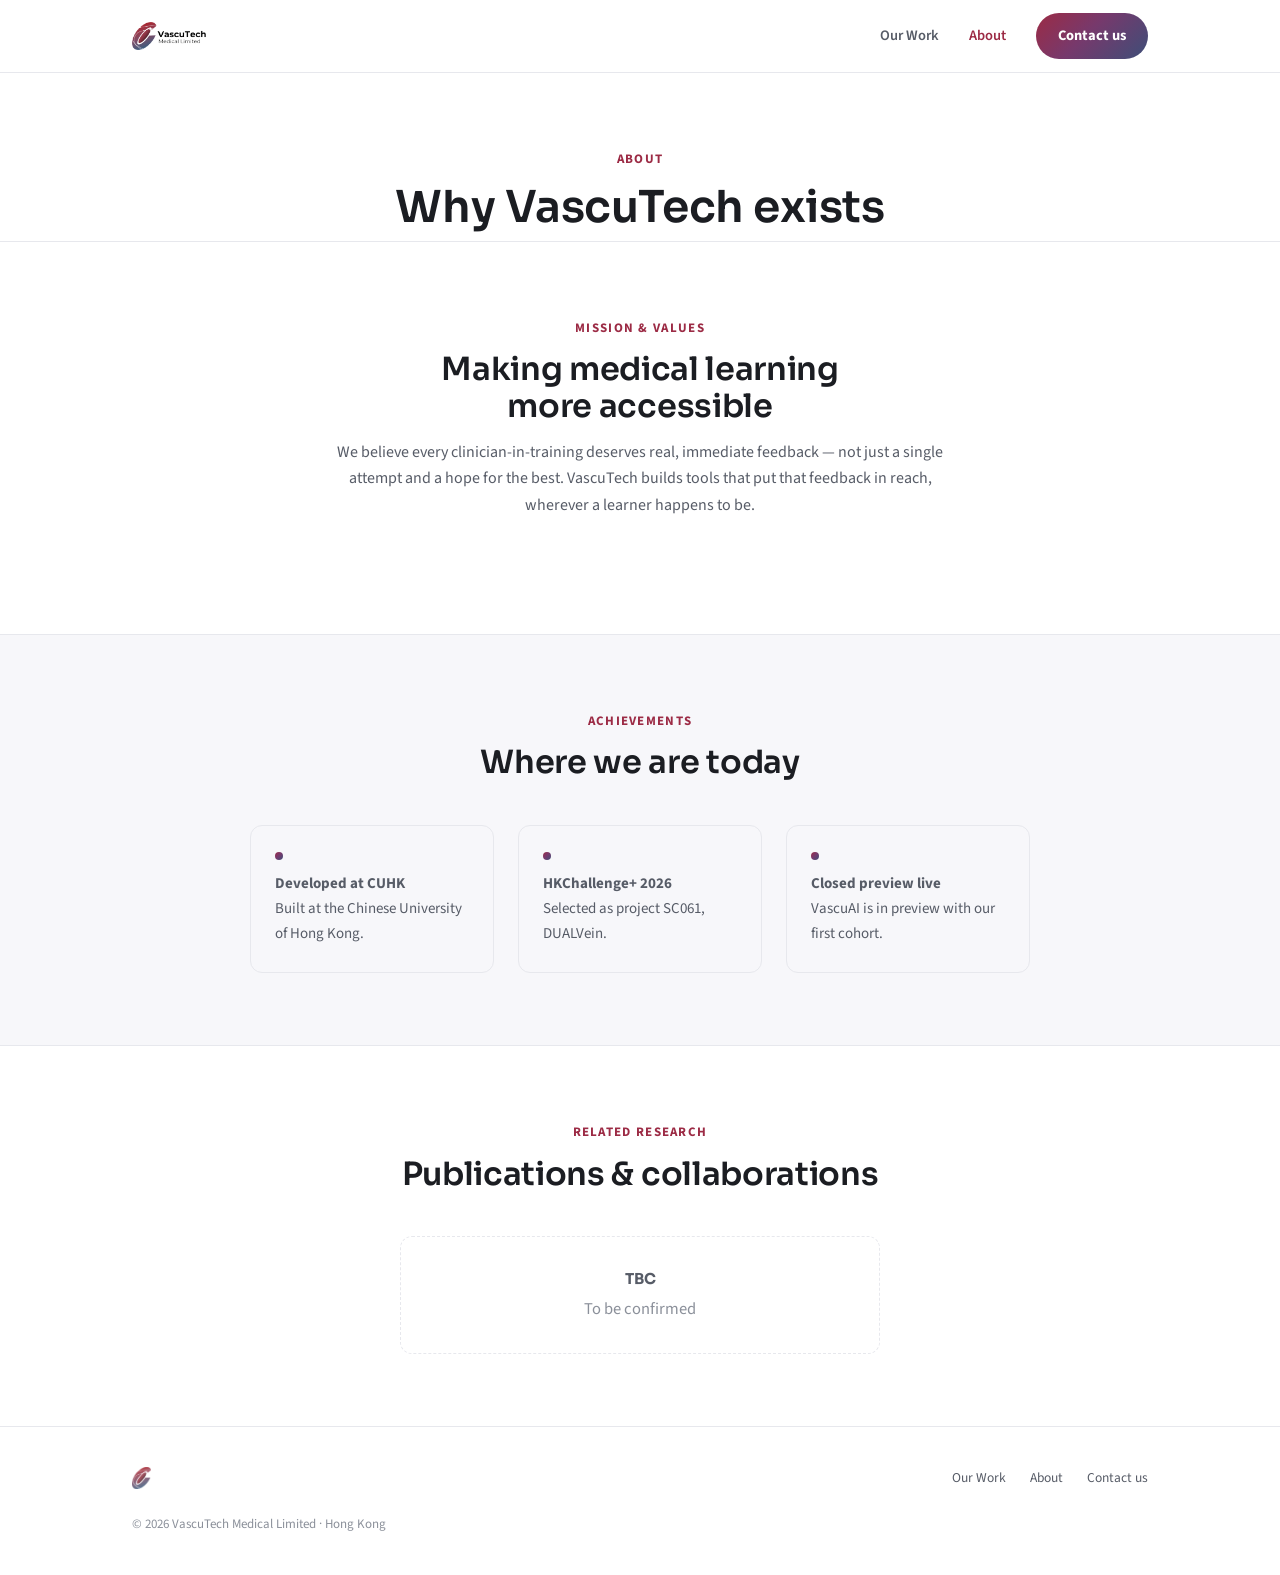
==== about.html @ d78c6bd5 "Initial Commit for the first launch company website" ====
<!DOCTYPE html>
<html lang="en">
<head>
<meta charset="UTF-8">
<meta name="viewport" content="width=device-width, initial-scale=1.0">
<title>About — VascuTech Medical</title>
<meta name="description" content="VascuTech Medical Limited's mission, achievements, and research.">
<link rel="stylesheet" href="css/style.css">
</head>
<body>

<nav class="nav">
  <div class="wrap nav-inner">
    <a href="index.html" aria-label="VascuTech home">
      <img class="brand-lockup" src="assets/logo-lockup.png" alt="VascuTech Medical Limited">
    </a>
    <div class="nav-links">
      <a href="work.html" class="link">Our Work</a>
      <a href="about.html" class="link active">About</a>
      <a href="contact.html" class="nav-cta">Contact us</a>
    </div>
  </div>
</nav>

<div class="page-header wrap">
  <span class="eyebrow">About</span>
  <h1>Why VascuTech exists</h1>
</div>

<section class="subsection">
  <div class="wrap">
    <div class="sub-head">
      <span class="eyebrow">Mission &amp; values</span>
      <h2>Making medical learning more accessible</h2>
      <p>We believe every clinician-in-training deserves real, immediate feedback &mdash; not just a single attempt and a hope for the best. VascuTech builds tools that put that feedback in reach, wherever a learner happens to be.</p>
    </div>
  </div>
</section>

<section class="subsection alt">
  <div class="wrap">
    <div class="sub-head">
      <span class="eyebrow">Achievements</span>
      <h2>Where we are today</h2>
    </div>
    <div class="facts-grid">
      <div class="fact-card"><div class="dot"></div><p><strong>Developed at CUHK</strong><br>Built at the Chinese University of Hong Kong.</p></div>
      <div class="fact-card"><div class="dot"></div><p><strong>HKChallenge+ 2026</strong><br>Selected as project SC061, DUALVein.</p></div>
      <div class="fact-card"><div class="dot"></div><p><strong>Closed preview live</strong><br>VascuAI is in preview with our first cohort.</p></div>
    </div>
  </div>
</section>

<section class="subsection">
  <div class="wrap">
    <div class="sub-head">
      <span class="eyebrow">Related research</span>
      <h2>Publications &amp; collaborations</h2>
    </div>
    <div class="tbc-box">
      <b>TBC</b>
      <span>To be confirmed</span>
    </div>
  </div>
</section>

<footer>
  <div class="wrap footer-inner">
    <img class="footer-mark" src="assets/logo-mark.png" alt="VascuTech mark">
    <div class="footer-links">
      <a href="work.html">Our Work</a>
      <a href="about.html">About</a>
      <a href="contact.html">Contact us</a>
    </div>
    <p class="footer-copy">&copy; 2026 VascuTech Medical Limited &middot; Hong Kong</p>
  </div>
</footer>

</body>
</html>
---- css/style.css ----
@import url('https://fonts.googleapis.com/css2?family=Sora:wght@500;600;700&family=Source+Sans+3:wght@400;500;600;700&display=swap');

/* VascuTech Medical Limited — shared site styles
   Deliberately single-theme: always renders on white, regardless of OS/browser theme. */

:root {
  --bg: #FFFFFF;
  --bg-alt: #F7F7FA;
  --ink: #1B1D22;
  --ink-soft: #575C67;
  --ink-faint: #8B909A;
  --line: #E7E8ED;
  --red: #9C2B45;
  --blue: #3E4E78;
  --grad: linear-gradient(135deg, #9C2B45 0%, #77396C 45%, #3E4E78 100%);
  --tint: #F4EEF1;
  --shadow: 0 1px 2px rgba(20,20,30,0.05), 0 14px 34px rgba(20,20,30,0.07);
  color-scheme: light;
}

* { box-sizing: border-box; }
html, body { margin: 0; padding: 0; }
body {
  background: var(--bg);
  color: var(--ink);
  font-family: 'Source Sans 3', system-ui, -apple-system, sans-serif;
  font-size: 16.5px;
  line-height: 1.65;
  -webkit-font-smoothing: antialiased;
}
::selection { background: var(--tint); color: var(--red); }
a { color: inherit; }
p { margin: 0; }

h1, h2, h3 {
  font-family: 'Sora', system-ui, sans-serif;
  font-weight: 600;
  line-height: 1.15;
  text-wrap: balance;
  margin: 0;
  letter-spacing: -0.01em;
}

.wrap { max-width: 1080px; margin: 0 auto; padding: 0 32px; }
@media (max-width: 640px) { .wrap { padding: 0 20px; } }

.grad-text {
  background: var(--grad);
  -webkit-background-clip: text;
  background-clip: text;
  color: transparent;
}

/* ---------- NAV ---------- */
.nav {
  position: sticky; top: 0; z-index: 50;
  background: rgba(255,255,255,0.92);
  backdrop-filter: blur(10px);
  border-bottom: 1px solid var(--line);
}
.nav-inner { display: flex; align-items: center; justify-content: space-between; height: 72px; }
.brand-lockup { height: 28px; display: block; }
.nav-links { display: flex; align-items: center; gap: 30px; }
.nav-links a.link { text-decoration: none; font-size: 14.5px; font-weight: 600; color: var(--ink-soft); }
.nav-links a.link.active,
.nav-links a.link:hover { color: var(--red); }
@media (max-width: 640px) { .nav-links a.link { display: none; } }

/* The nav's Contact-us button is a fixed, static control — no hover/active
   color change. It intentionally does not use .link's hover rule above. */
.nav-cta {
  text-decoration: none;
  font-family: 'Source Sans 3', sans-serif;
  font-weight: 700;
  font-size: 14.5px;
  color: #FFFFFF;
  background: var(--grad);
  padding: 11px 22px;
  border-radius: 999px;
}
.nav-cta:hover,
.nav-cta:focus,
.nav-cta:active {
  color: #FFFFFF;
  background: var(--grad);
}
.nav-cta:focus-visible { outline: 2px solid var(--blue); outline-offset: 2px; }

.btn {
  display: inline-flex; align-items: center; gap: 8px;
  font-family: 'Source Sans 3', sans-serif;
  font-weight: 700; font-size: 14.5px;
  padding: 11px 22px; border-radius: 999px;
  text-decoration: none; cursor: pointer; border: 1px solid transparent;
  transition: transform 0.15s ease, opacity 0.15s ease, border-color 0.15s ease, color 0.15s ease;
}
.btn:active { transform: translateY(1px); }
.btn-grad { background: var(--grad); color: #fff; }
.btn-grad:hover { opacity: 0.9; }
.btn-outline { background: transparent; border-color: var(--line); color: var(--ink); }
.btn-outline:hover { border-color: var(--red); color: var(--red); }
.btn:focus-visible, a:focus-visible { outline: 2px solid var(--blue); outline-offset: 2px; }

/* ---------- HERO (home only) ---------- */
.hero { padding: 108px 0 88px; text-align: center; }
.eyebrow {
  font-family: 'Source Sans 3', sans-serif;
  font-size: 13px; font-weight: 700; letter-spacing: 0.1em; text-transform: uppercase;
  color: var(--red);
}
.hero h1 { font-size: clamp(34px, 5.4vw, 56px); margin: 16px auto 0; max-width: 15ch; }
.hero-sub { margin: 20px auto 0; font-size: 18px; color: var(--ink-soft); max-width: 50ch; }
.hero-ctas { margin-top: 34px; display: flex; gap: 12px; flex-wrap: wrap; justify-content: center; }

/* ---------- HOME TILES ---------- */
.tiles-section { padding: 8px 0 100px; }
.tiles {
  display: grid;
  grid-template-columns: repeat(3, 1fr);
  gap: 1px;
  background: var(--line);
  border: 1px solid var(--line);
  border-radius: 12px;
  overflow: hidden;
}
@media (max-width: 700px) { .tiles { grid-template-columns: 1fr; } }
.tile {
  background: var(--bg);
  padding: 34px 28px;
  text-decoration: none;
  color: var(--ink);
  display: flex;
  flex-direction: column;
  gap: 14px;
  transition: background 0.15s ease;
}
.tile:hover { background: var(--bg-alt); }
.tile-icon {
  width: 40px; height: 40px;
  border-radius: 10px;
  background: var(--grad);
  display: flex; align-items: center; justify-content: center;
  color: #fff;
}
.tile h3 { font-size: 18px; font-weight: 600; }
.tile p { font-size: 14.5px; color: var(--ink-soft); flex-grow: 1; }
.tile .go { font-size: 13.5px; font-weight: 700; color: var(--red); display: flex; align-items: center; gap: 5px; }
.tile:hover .go { gap: 8px; }

/* ---------- PAGE HEADER (Our Work / About / Contact) ---------- */
.page-header { padding: 76px 0 8px; text-align: center; }
.page-header .eyebrow { display: block; }
.page-header h1 { font-size: clamp(30px, 4.6vw, 44px); margin-top: 12px; }
.page-header p { margin: 16px auto 0; font-size: 17px; color: var(--ink-soft); max-width: 54ch; }

/* ---------- SUBSECTIONS ---------- */
.subsection { padding: 72px 0; border-top: 1px solid var(--line); }
.subsection.alt { background: var(--bg-alt); }
.sub-head { max-width: 640px; margin: 0 auto 44px; text-align: center; }
.sub-head h2 { font-size: clamp(24px, 3.2vw, 32px); margin-top: 10px; }
.sub-head p { margin-top: 14px; font-size: 16px; color: var(--ink-soft); }
.concept-tag {
  display: inline-flex; align-items: center; gap: 7px;
  font-size: 12px; font-weight: 700; letter-spacing: 0.04em; text-transform: uppercase;
  color: var(--red); background: var(--tint);
  padding: 5px 11px; border-radius: 20px; margin-top: 6px;
}

.feature-grid {
  display: grid;
  grid-template-columns: repeat(3, 1fr);
  gap: 30px;
}
@media (max-width: 820px) { .feature-grid { grid-template-columns: 1fr 1fr; } }
@media (max-width: 560px) { .feature-grid { grid-template-columns: 1fr; } }
.feature-card { display: flex; flex-direction: column; gap: 12px; }
.feature-card .feature-icon {
  width: 38px; height: 38px; border-radius: 9px;
  background: var(--tint); color: var(--red);
  display: flex; align-items: center; justify-content: center;
}
.feature-card h3 { font-size: 16px; font-weight: 600; }
.feature-card p { font-size: 14.5px; color: var(--ink-soft); }

/* ---------- TESTIMONIAL CAROUSEL ---------- */
.carousel { position: relative; max-width: 640px; margin: 0 auto; }
.carousel-track { overflow: hidden; border-radius: 14px; }
.carousel-slides { display: flex; transition: transform 0.4s ease; }
.quote-card {
  flex: 0 0 100%;
  background: var(--bg);
  border: 1px solid var(--line);
  border-radius: 14px;
  padding: 36px 40px;
  text-align: center;
}
.quote-card p.quote { font-size: 18px; color: var(--ink); font-style: italic; line-height: 1.6; }
.quote-card .who { margin-top: 18px; font-size: 14px; font-weight: 700; color: var(--ink-faint); font-style: normal; }
.carousel-nav { display: flex; align-items: center; justify-content: center; gap: 16px; margin-top: 20px; }
.carousel-arrow {
  width: 34px; height: 34px; border-radius: 50%;
  border: 1px solid var(--line); background: var(--bg);
  display: flex; align-items: center; justify-content: center;
  cursor: pointer; color: var(--ink-soft);
}
.carousel-arrow:hover { border-color: var(--red); color: var(--red); }
.carousel-dots { display: flex; gap: 8px; }
.carousel-dot { width: 7px; height: 7px; border-radius: 50%; background: var(--line); cursor: pointer; border: none; padding: 0; }
.carousel-dot.active { background: var(--red); }
.report-cta { text-align: center; margin-top: 40px; }

/* ---------- ABOUT FACTS ---------- */
.facts-grid {
  display: grid;
  grid-template-columns: repeat(3, 1fr);
  gap: 24px;
  max-width: 780px;
  margin: 0 auto;
}
@media (max-width: 700px) { .facts-grid { grid-template-columns: 1fr; } }
.fact-card {
  border: 1px solid var(--line);
  border-radius: 12px;
  padding: 26px 24px;
  text-align: left;
}
.fact-card .dot { width: 8px; height: 8px; border-radius: 50%; background: var(--grad); margin-bottom: 12px; }
.fact-card p { font-size: 15px; color: var(--ink-soft); }

.tbc-box {
  max-width: 480px; margin: 0 auto;
  border: 1px dashed var(--line);
  border-radius: 12px;
  padding: 30px;
  text-align: center;
  color: var(--ink-faint);
}
.tbc-box b { display: block; font-family: 'Sora', sans-serif; font-size: 15px; color: var(--ink-soft); margin-bottom: 4px; }

/* ---------- CONTACT PAGE ---------- */
.contact-body { padding: 40px 0 100px; text-align: center; }
.contact-email {
  display: inline-block; margin-top: 22px;
  font-family: 'Sora', sans-serif; font-size: 22px; font-weight: 600;
  color: var(--ink); text-decoration: none;
  border-bottom: 2px solid transparent;
}
.contact-email:hover { border-color: var(--red); color: var(--red); }
.contact-actions { margin-top: 30px; display: flex; gap: 12px; justify-content: center; flex-wrap: wrap; }

footer { border-top: 1px solid var(--line); padding: 40px 0; }
.footer-inner { display: flex; align-items: center; justify-content: space-between; flex-wrap: wrap; gap: 16px; }
.footer-mark { height: 22px; opacity: 0.85; }
.footer-links { display: flex; gap: 24px; }
.footer-links a { font-size: 13.5px; color: var(--ink-soft); text-decoration: none; }
.footer-links a:hover { color: var(--red); }
.footer-copy { font-size: 13px; color: var(--ink-faint); width: 100%; margin-top: 8px; }

@media (prefers-reduced-motion: reduce) {
  * { transition-duration: 0.001ms !important; }
}
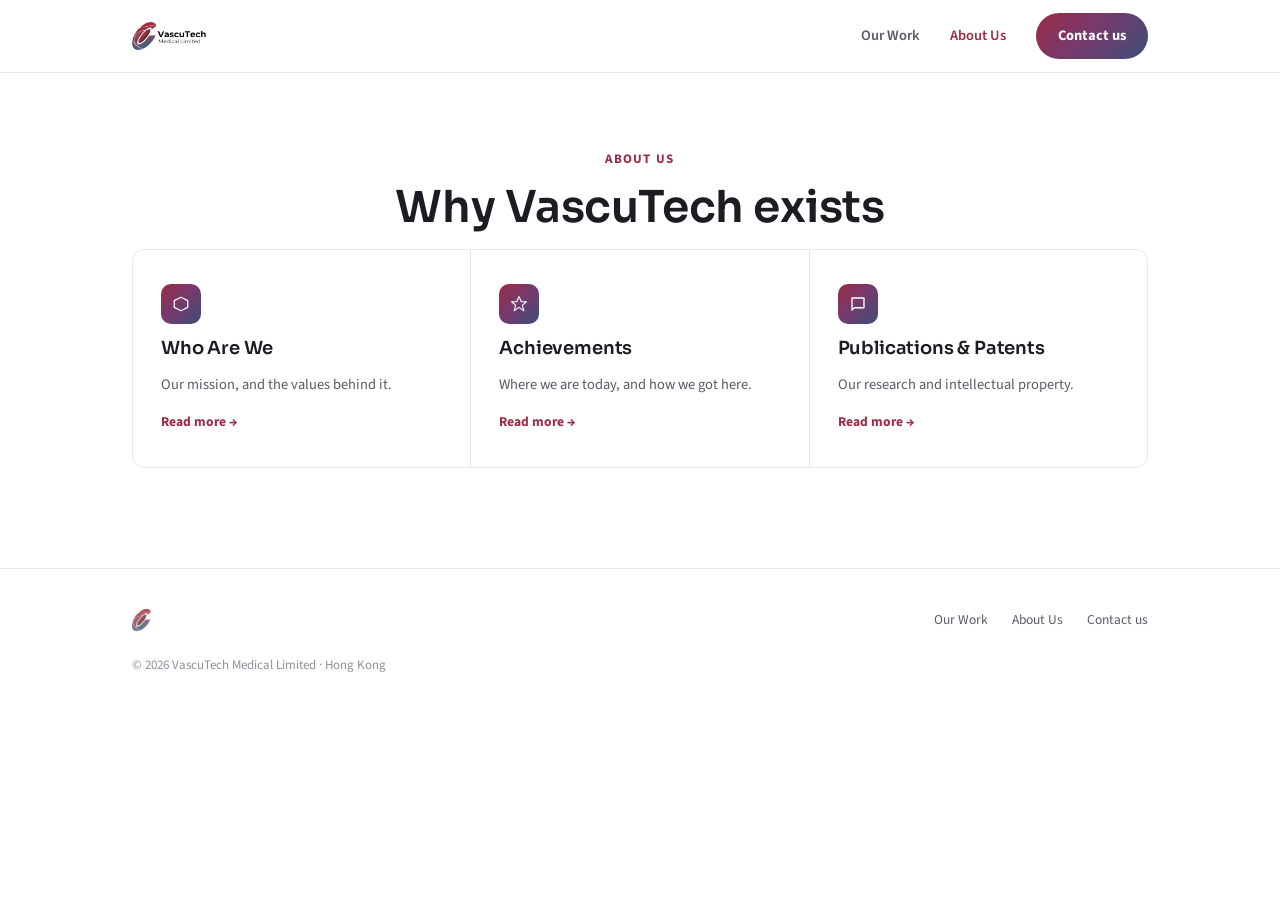
==== commit 4f4ecc1b: "Improve Our work and About Us - add JS for smooth transition and particle system for background" ====
--- a/about.html
+++ b/about.html
@@ -3,9 +3,10 @@
 <head>
 <meta charset="UTF-8">
 <meta name="viewport" content="width=device-width, initial-scale=1.0">
-<title>About — VascuTech Medical</title>
-<meta name="description" content="VascuTech Medical Limited's mission, achievements, and research.">
+<title>About Us — VascuTech Medical</title>
+<meta name="description" content="VascuTech Medical Limited: who we are, our achievements, and our publications & patents.">
 <link rel="stylesheet" href="css/style.css">
+<noscript><style>body{opacity:1 !important; transform:none !important;}</style></noscript>
 </head>
 <body>
 
@@ -15,66 +16,87 @@
       <img class="brand-lockup" src="assets/logo-lockup.png" alt="VascuTech Medical Limited">
     </a>
     <div class="nav-links">
-      <a href="work.html" class="link">Our Work</a>
-      <a href="about.html" class="link active">About</a>
+      <div class="nav-item-dropdown">
+        <a href="work.html" class="link dropdown-trigger">Our Work</a>
+        <div class="dropdown-panel">
+          <a href="vascuai.html" class="dropdown-item">
+            <span class="dropdown-item-title">VascuAI</span>
+            <span class="dropdown-item-desc">AI training app</span>
+          </a>
+          <a href="dualvein.html" class="dropdown-item">
+            <span class="dropdown-item-title">DUALVein</span>
+            <span class="dropdown-item-desc">Vein-imaging hardware</span>
+          </a>
+          <a href="synthvein.html" class="dropdown-item">
+            <span class="dropdown-item-title">SynthVein <span class="dropdown-item-tag">Upcoming</span></span>
+            <span class="dropdown-item-desc">Synthetic vein-data initiative</span>
+          </a>
+        </div>
+      </div>
+      <div class="nav-item-dropdown">
+        <a href="about.html" class="link dropdown-trigger active">About Us</a>
+        <div class="dropdown-panel">
+          <a href="who-we-are.html" class="dropdown-item">
+            <span class="dropdown-item-title">Who Are We</span>
+            <span class="dropdown-item-desc">Our mission &amp; values</span>
+          </a>
+          <a href="achievements.html" class="dropdown-item">
+            <span class="dropdown-item-title">Achievements</span>
+            <span class="dropdown-item-desc">Where we are today</span>
+          </a>
+          <a href="publications-patents.html" class="dropdown-item">
+            <span class="dropdown-item-title">Publications &amp; Patents</span>
+            <span class="dropdown-item-desc">Research &amp; IP</span>
+          </a>
+        </div>
+      </div>
       <a href="contact.html" class="nav-cta">Contact us</a>
     </div>
   </div>
 </nav>
 
 <div class="page-header wrap">
-  <span class="eyebrow">About</span>
+  <span class="eyebrow">About Us</span>
   <h1>Why VascuTech exists</h1>
 </div>
 
-<section class="subsection">
+<div class="tiles-section">
   <div class="wrap">
-    <div class="sub-head">
-      <span class="eyebrow">Mission &amp; values</span>
-      <h2>Making medical learning more accessible</h2>
-      <p>We believe every clinician-in-training deserves real, immediate feedback &mdash; not just a single attempt and a hope for the best. VascuTech builds tools that put that feedback in reach, wherever a learner happens to be.</p>
+    <div class="tiles">
+      <a class="tile" href="who-we-are.html">
+        <div class="tile-icon"><svg width="18" height="18" viewBox="0 0 24 24" fill="none"><path d="M12 3l9 4.5v9L12 21l-9-4.5v-9L12 3z" stroke="white" stroke-width="1.6" stroke-linejoin="round"/></svg></div>
+        <h3>Who Are We</h3>
+        <p>Our mission, and the values behind it.</p>
+        <span class="go">Read more &rarr;</span>
+      </a>
+      <a class="tile" href="achievements.html">
+        <div class="tile-icon"><svg width="18" height="18" viewBox="0 0 24 24" fill="none"><path d="M12 2l3 7h7l-5.5 4.5L18.5 21 12 16.5 5.5 21l2-7.5L2 9h7z" stroke="white" stroke-width="1.4" stroke-linejoin="round"/></svg></div>
+        <h3>Achievements</h3>
+        <p>Where we are today, and how we got here.</p>
+        <span class="go">Read more &rarr;</span>
+      </a>
+      <a class="tile" href="publications-patents.html">
+        <div class="tile-icon"><svg width="18" height="18" viewBox="0 0 24 24" fill="none"><path d="M4 4h16v13H7l-3 3V4z" stroke="white" stroke-width="1.8" stroke-linejoin="round"/></svg></div>
+        <h3>Publications &amp; Patents</h3>
+        <p>Our research and intellectual property.</p>
+        <span class="go">Read more &rarr;</span>
+      </a>
     </div>
   </div>
-</section>
-
-<section class="subsection alt">
-  <div class="wrap">
-    <div class="sub-head">
-      <span class="eyebrow">Achievements</span>
-      <h2>Where we are today</h2>
-    </div>
-    <div class="facts-grid">
-      <div class="fact-card"><div class="dot"></div><p><strong>Developed at CUHK</strong><br>Built at the Chinese University of Hong Kong.</p></div>
-      <div class="fact-card"><div class="dot"></div><p><strong>HKChallenge+ 2026</strong><br>Selected as project SC061, DUALVein.</p></div>
-      <div class="fact-card"><div class="dot"></div><p><strong>Closed preview live</strong><br>VascuAI is in preview with our first cohort.</p></div>
-    </div>
-  </div>
-</section>
-
-<section class="subsection">
-  <div class="wrap">
-    <div class="sub-head">
-      <span class="eyebrow">Related research</span>
-      <h2>Publications &amp; collaborations</h2>
-    </div>
-    <div class="tbc-box">
-      <b>TBC</b>
-      <span>To be confirmed</span>
-    </div>
-  </div>
-</section>
+</div>
 
 <footer>
   <div class="wrap footer-inner">
     <img class="footer-mark" src="assets/logo-mark.png" alt="VascuTech mark">
     <div class="footer-links">
       <a href="work.html">Our Work</a>
-      <a href="about.html">About</a>
+      <a href="about.html">About Us</a>
       <a href="contact.html">Contact us</a>
     </div>
     <p class="footer-copy">&copy; 2026 VascuTech Medical Limited &middot; Hong Kong</p>
   </div>
 </footer>
 
+<script src="js/main.js"></script>
 </body>
 </html>
--- a/css/style.css
+++ b/css/style.css
@@ -27,7 +27,12 @@
   font-size: 16.5px;
   line-height: 1.65;
   -webkit-font-smoothing: antialiased;
-}
+  opacity: 0;
+  transform: translateY(8px);
+  transition: opacity 0.45s ease, transform 0.45s ease;
+}
+body.page-loaded { opacity: 1; transform: translateY(0); }
+body.page-leaving { opacity: 0; transform: translateY(-8px); }
 ::selection { background: var(--tint); color: var(--red); }
 a { color: inherit; }
 p { margin: 0; }
@@ -65,6 +70,66 @@
 .nav-links a.link.active,
 .nav-links a.link:hover { color: var(--red); }
 @media (max-width: 640px) { .nav-links a.link { display: none; } }
+
+/* ---------- NAV DROPDOWNS (Our Work / About Us) ---------- */
+.nav-item-dropdown { position: relative; }
+.nav-item-dropdown::after {
+  /* invisible bridge so the pointer can travel from the trigger down into the panel
+     without the gap between them closing the menu */
+  content: '';
+  position: absolute;
+  top: 100%; left: -12px; right: -12px; height: 16px;
+}
+.dropdown-panel {
+  position: absolute;
+  top: calc(100% + 14px);
+  left: -14px;
+  min-width: 250px;
+  background: var(--bg);
+  border: 1px solid var(--line);
+  border-radius: 12px;
+  box-shadow: var(--shadow);
+  padding: 10px;
+  display: flex;
+  flex-direction: column;
+  gap: 2px;
+  opacity: 0;
+  transform: translateX(-18px);
+  pointer-events: none;
+  transition: opacity 0.28s ease, transform 0.28s ease;
+  z-index: 60;
+}
+.nav-item-dropdown:hover .dropdown-panel,
+.nav-item-dropdown.open .dropdown-panel {
+  opacity: 1;
+  transform: translateX(0);
+  pointer-events: auto;
+}
+.dropdown-item {
+  display: flex;
+  flex-direction: column;
+  gap: 2px;
+  padding: 10px 12px;
+  border-radius: 8px;
+  text-decoration: none;
+  color: var(--ink);
+}
+.dropdown-item:hover { background: var(--bg-alt); }
+.dropdown-item-title {
+  font-family: 'Sora', sans-serif;
+  font-weight: 600;
+  font-size: 14.5px;
+  display: flex;
+  align-items: center;
+  gap: 8px;
+}
+.dropdown-item-desc { font-size: 12.5px; color: var(--ink-faint); }
+.dropdown-item-tag {
+  font-family: 'Source Sans 3', sans-serif;
+  font-size: 10px; font-weight: 700; letter-spacing: 0.04em; text-transform: uppercase;
+  color: var(--red); background: var(--tint);
+  padding: 2px 7px; border-radius: 20px;
+}
 
 /* The nav's Contact-us button is a fixed, static control — no hover/active
    color change. It intentionally does not use .link's hover rule above. */
@@ -102,7 +167,9 @@
 .btn:focus-visible, a:focus-visible { outline: 2px solid var(--blue); outline-offset: 2px; }
 
 /* ---------- HERO (home only) ---------- */
-.hero { padding: 108px 0 88px; text-align: center; }
+.hero { position: relative; overflow: hidden; padding: 108px 0 88px; text-align: center; }
+#particles-canvas { position: absolute; inset: 0; width: 100%; height: 100%; pointer-events: none; z-index: 0; }
+.hero .wrap { position: relative; z-index: 1; }
 .eyebrow {
   font-family: 'Source Sans 3', sans-serif;
   font-size: 13px; font-weight: 700; letter-spacing: 0.1em; text-transform: uppercase;
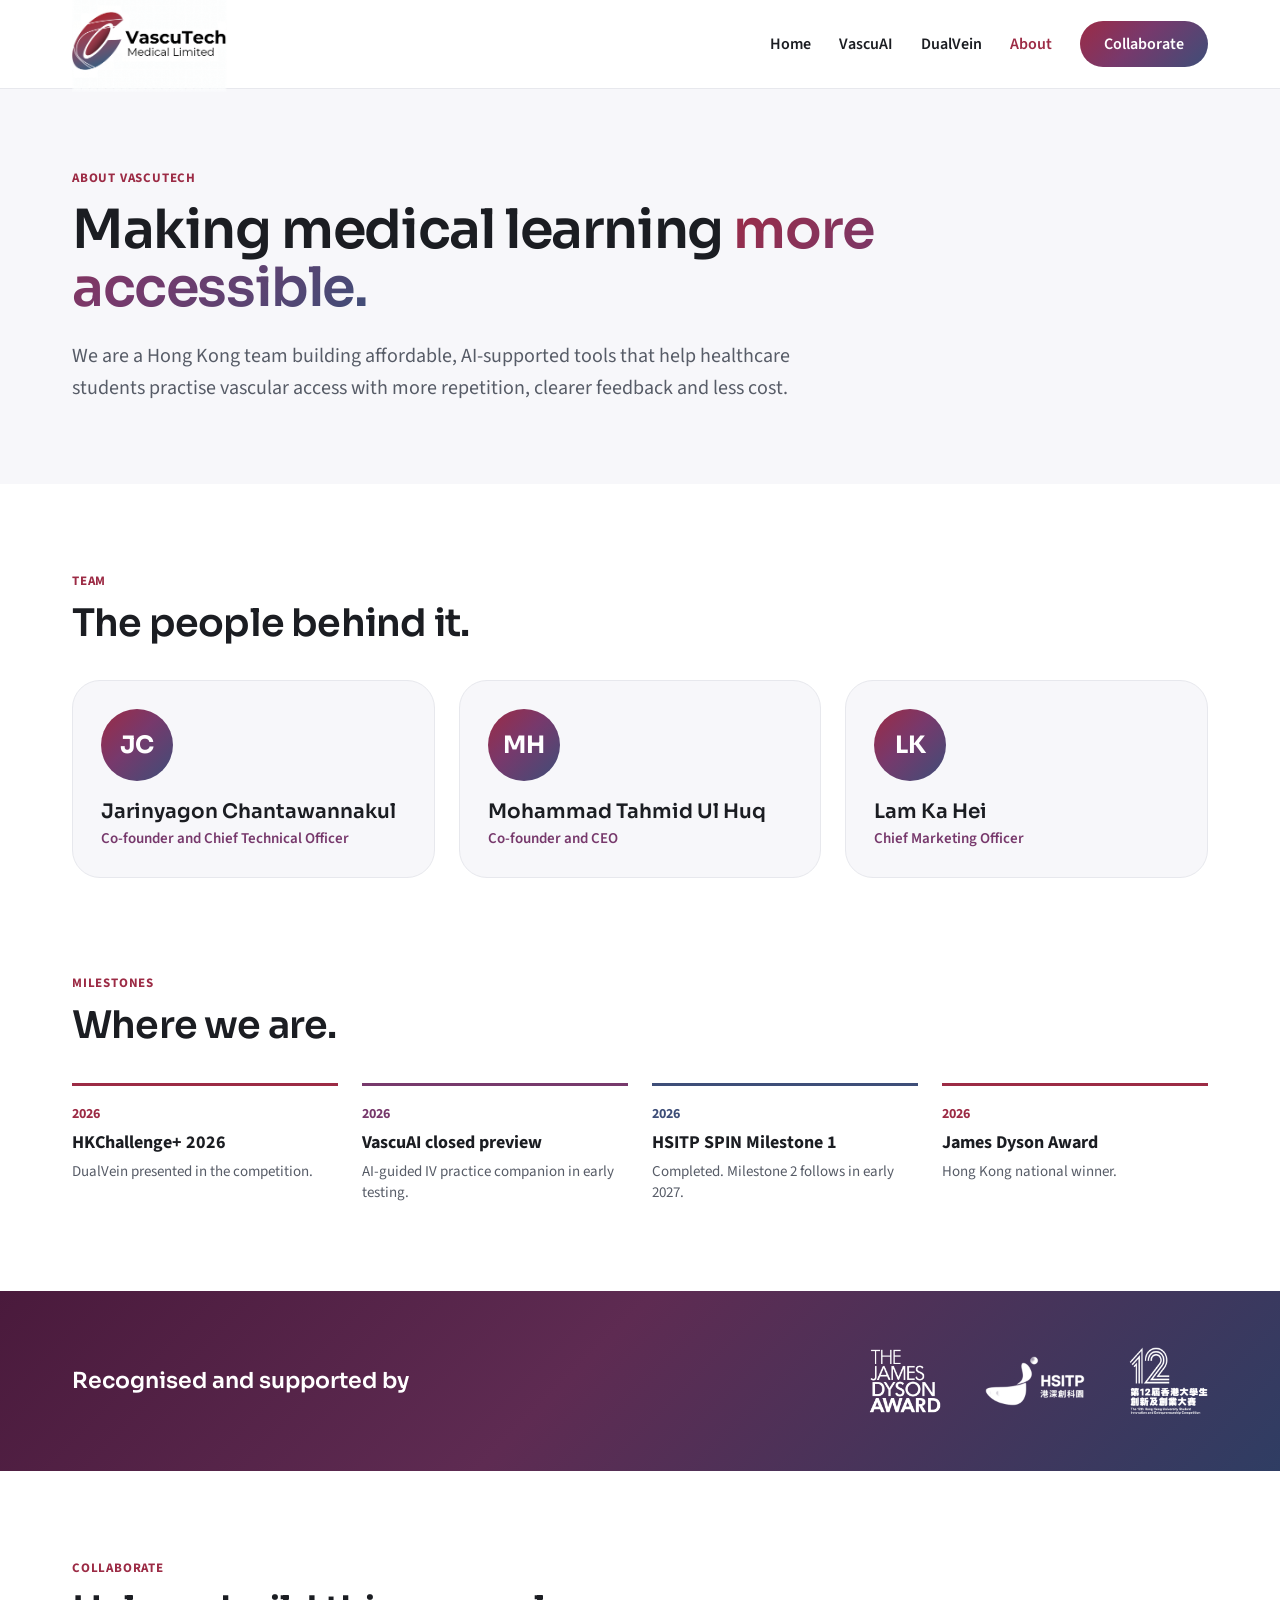
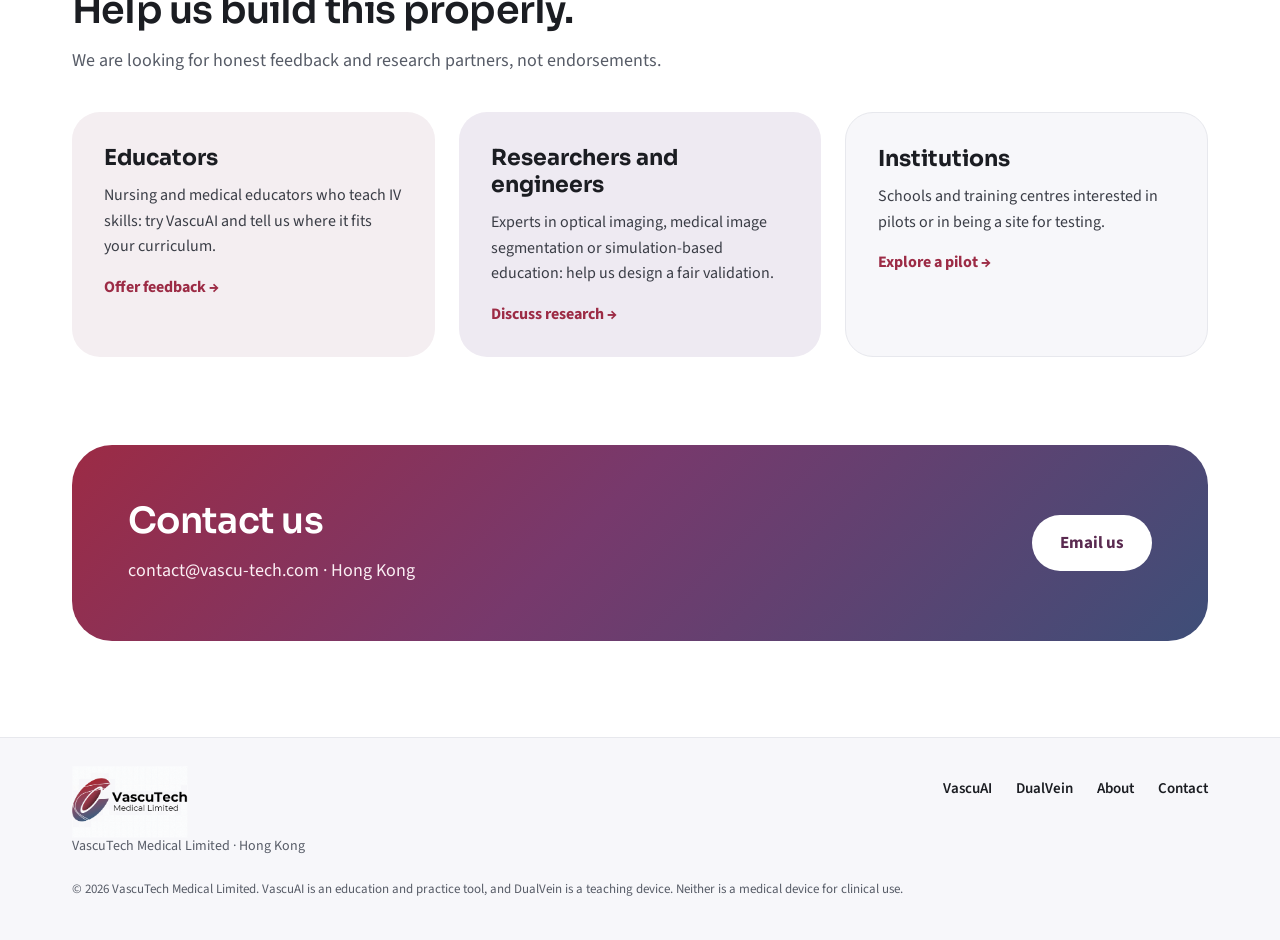
==== commit f672f02a: "Add files via upload" ====
--- a/about.html
+++ b/about.html
@@ -1,102 +1,141 @@
-<!DOCTYPE html>
+<!doctype html>
 <html lang="en">
 <head>
-<meta charset="UTF-8">
-<meta name="viewport" content="width=device-width, initial-scale=1.0">
-<title>About Us — VascuTech Medical</title>
-<meta name="description" content="VascuTech Medical Limited: who we are, our achievements, and our publications & patents.">
-<link rel="stylesheet" href="css/style.css">
-<noscript><style>body{opacity:1 !important; transform:none !important;}</style></noscript>
+<meta charset="utf-8">
+<meta name="viewport" content="width=device-width, initial-scale=1">
+<title>VascuTech Medical | About and collaborate</title>
+<meta name="description" content="About VascuTech Medical, the team, milestones and how to collaborate with us.">
+<link rel="icon" href="assets/logo.png">
+<link rel="preconnect" href="https://fonts.googleapis.com">
+<link rel="preconnect" href="https://fonts.gstatic.com" crossorigin>
+<link href="https://fonts.googleapis.com/css2?family=Sora:wght@500;600;700&amp;family=Source+Sans+3:wght@400;500;600;700&amp;display=swap" rel="stylesheet">
+<link rel="stylesheet" href="style.css">
 </head>
 <body>
+<div style="width:100%;background:#ffffff;font-family:'Source Sans 3',system-ui,sans-serif;color:#1B1D22">
 
-<nav class="nav">
-  <div class="wrap nav-inner">
-    <a href="index.html" aria-label="VascuTech home">
-      <img class="brand-lockup" src="assets/logo-lockup.png" alt="VascuTech Medical Limited">
-    </a>
-    <div class="nav-links">
-      <div class="nav-item-dropdown">
-        <a href="work.html" class="link dropdown-trigger">Our Work</a>
-        <div class="dropdown-panel">
-          <a href="vascuai.html" class="dropdown-item">
-            <span class="dropdown-item-title">VascuAI</span>
-            <span class="dropdown-item-desc">AI training app</span>
-          </a>
-          <a href="dualvein.html" class="dropdown-item">
-            <span class="dropdown-item-title">DUALVein</span>
-            <span class="dropdown-item-desc">Vein-imaging hardware</span>
-          </a>
-          <a href="synthvein.html" class="dropdown-item">
-            <span class="dropdown-item-title">SynthVein <span class="dropdown-item-tag">Upcoming</span></span>
-            <span class="dropdown-item-desc">Synthetic vein-data initiative</span>
-          </a>
-        </div>
-      </div>
-      <div class="nav-item-dropdown">
-        <a href="about.html" class="link dropdown-trigger active">About Us</a>
-        <div class="dropdown-panel">
-          <a href="who-we-are.html" class="dropdown-item">
-            <span class="dropdown-item-title">Who Are We</span>
-            <span class="dropdown-item-desc">Our mission &amp; values</span>
-          </a>
-          <a href="achievements.html" class="dropdown-item">
-            <span class="dropdown-item-title">Achievements</span>
-            <span class="dropdown-item-desc">Where we are today</span>
-          </a>
-          <a href="publications-patents.html" class="dropdown-item">
-            <span class="dropdown-item-title">Publications &amp; Patents</span>
-            <span class="dropdown-item-desc">Research &amp; IP</span>
-          </a>
-        </div>
-      </div>
-      <a href="contact.html" class="nav-cta">Contact us</a>
-    </div>
-  </div>
+<!-- NAV -->
+<header style="position:sticky;top:0;z-index:50;border-bottom:1px solid #E7E8ED;background:rgba(255,255,255,.94);-webkit-backdrop-filter:saturate(1.4) blur(14px);backdrop-filter:saturate(1.4) blur(14px)">
+<div style="max-width:1200px;margin:0 auto;padding:14px 32px;box-sizing:border-box;display:flex;flex-wrap:wrap;gap:16px;align-items:center;justify-content:space-between">
+<a href="index.html"><img src="assets/logo.png" alt="VascuTech Medical Limited" style="height:96px;width:auto;display:block;margin:-18px 0"></a>
+<nav class="nav" style="display:flex;flex-wrap:wrap;gap:28px;align-items:center;font-size:16px;font-weight:600">
+<a href="index.html" style="color:#1B1D22">Home</a>
+<a href="vascuai.html" style="color:#1B1D22">VascuAI</a>
+<a href="dualvein.html" style="color:#1B1D22">DualVein</a>
+<a href="about.html" style="color:#9C2B45">About</a>
+<a class="btn" href="about.html#collaborate" style="background:linear-gradient(135deg,#9C2B45 0%,#77396C 45%,#3E4E78 100%);color:#ffffff;padding:12px 24px;border-radius:999px">Collaborate</a>
 </nav>
+</div>
+</header>
 
-<div class="page-header wrap">
-  <span class="eyebrow">About Us</span>
-  <h1>Why VascuTech exists</h1>
+<!-- HERO -->
+<section style="background:#F7F7FA">
+<div style="max-width:1200px;margin:0 auto;padding:80px 32px;box-sizing:border-box">
+<div style="font-size:13px;font-weight:700;letter-spacing:.8px;text-transform:uppercase;color:#9C2B45">About VascuTech</div>
+<h1 style="margin:14px 0 0;font-family:'Sora',sans-serif;font-weight:600;font-size:54px;line-height:1.08;letter-spacing:-1.4px;max-width:900px">Making medical learning <span style="background:linear-gradient(135deg,#9C2B45 0%,#77396C 45%,#3E4E78 100%);-webkit-background-clip:text;background-clip:text;color:transparent">more accessible.</span></h1>
+<p style="margin:22px 0 0;font-size:20px;line-height:1.6;color:#575C67;max-width:720px">We are a Hong Kong team building affordable, AI-supported tools that help healthcare students practise vascular access with more repetition, clearer feedback and less cost.</p>
 </div>
+</section>
 
-<div class="tiles-section">
-  <div class="wrap">
-    <div class="tiles">
-      <a class="tile" href="who-we-are.html">
-        <div class="tile-icon"><svg width="18" height="18" viewBox="0 0 24 24" fill="none"><path d="M12 3l9 4.5v9L12 21l-9-4.5v-9L12 3z" stroke="white" stroke-width="1.6" stroke-linejoin="round"/></svg></div>
-        <h3>Who Are We</h3>
-        <p>Our mission, and the values behind it.</p>
-        <span class="go">Read more &rarr;</span>
-      </a>
-      <a class="tile" href="achievements.html">
-        <div class="tile-icon"><svg width="18" height="18" viewBox="0 0 24 24" fill="none"><path d="M12 2l3 7h7l-5.5 4.5L18.5 21 12 16.5 5.5 21l2-7.5L2 9h7z" stroke="white" stroke-width="1.4" stroke-linejoin="round"/></svg></div>
-        <h3>Achievements</h3>
-        <p>Where we are today, and how we got here.</p>
-        <span class="go">Read more &rarr;</span>
-      </a>
-      <a class="tile" href="publications-patents.html">
-        <div class="tile-icon"><svg width="18" height="18" viewBox="0 0 24 24" fill="none"><path d="M4 4h16v13H7l-3 3V4z" stroke="white" stroke-width="1.8" stroke-linejoin="round"/></svg></div>
-        <h3>Publications &amp; Patents</h3>
-        <p>Our research and intellectual property.</p>
-        <span class="go">Read more &rarr;</span>
-      </a>
-    </div>
-  </div>
+<!-- TEAM -->
+<section style="max-width:1200px;margin:0 auto;padding:88px 32px 40px;box-sizing:border-box">
+<div style="font-size:13px;font-weight:700;letter-spacing:.8px;text-transform:uppercase;color:#9C2B45">Team</div>
+<h2 style="margin:12px 0 0;font-family:'Sora',sans-serif;font-weight:600;font-size:38px;line-height:1.12;letter-spacing:-.8px">The people behind it.</h2>
+<div style="margin-top:36px;display:flex;flex-wrap:wrap;gap:24px">
+<div style="flex:1 1 260px;min-width:0;background:#F7F7FA;border:1px solid #E7E8ED;border-radius:28px;padding:28px;box-sizing:border-box">
+<div style="width:72px;height:72px;border-radius:50%;background:linear-gradient(135deg,#9C2B45 0%,#77396C 45%,#3E4E78 100%);color:#fff;display:flex;align-items:center;justify-content:center;font-family:'Sora',sans-serif;font-weight:700;font-size:24px">JC</div>
+<div style="margin-top:18px;font-family:'Sora',sans-serif;font-weight:600;font-size:20px">Jarinyagon Chantawannakul</div>
+<div style="margin-top:4px;font-size:15px;font-weight:600;color:#77396C">Co-founder and Chief Technical Officer</div>
 </div>
+<div style="flex:1 1 260px;min-width:0;background:#F7F7FA;border:1px solid #E7E8ED;border-radius:28px;padding:28px;box-sizing:border-box">
+<div style="width:72px;height:72px;border-radius:50%;background:linear-gradient(135deg,#9C2B45 0%,#77396C 45%,#3E4E78 100%);color:#fff;display:flex;align-items:center;justify-content:center;font-family:'Sora',sans-serif;font-weight:700;font-size:24px">MH</div>
+<div style="margin-top:18px;font-family:'Sora',sans-serif;font-weight:600;font-size:20px">Mohammad Tahmid Ul Huq</div>
+<div style="margin-top:4px;font-size:15px;font-weight:600;color:#77396C">Co-founder and CEO</div>
+</div>
+<div style="flex:1 1 260px;min-width:0;background:#F7F7FA;border:1px solid #E7E8ED;border-radius:28px;padding:28px;box-sizing:border-box">
+<div style="width:72px;height:72px;border-radius:50%;background:linear-gradient(135deg,#9C2B45 0%,#77396C 45%,#3E4E78 100%);color:#fff;display:flex;align-items:center;justify-content:center;font-family:'Sora',sans-serif;font-weight:700;font-size:24px">LK</div>
+<div style="margin-top:18px;font-family:'Sora',sans-serif;font-weight:600;font-size:20px">Lam Ka Hei</div>
+<div style="margin-top:4px;font-size:15px;font-weight:600;color:#77396C">Chief Marketing Officer</div>
+</div>
+</div>
+</section>
 
-<footer>
-  <div class="wrap footer-inner">
-    <img class="footer-mark" src="assets/logo-mark.png" alt="VascuTech mark">
-    <div class="footer-links">
-      <a href="work.html">Our Work</a>
-      <a href="about.html">About Us</a>
-      <a href="contact.html">Contact us</a>
-    </div>
-    <p class="footer-copy">&copy; 2026 VascuTech Medical Limited &middot; Hong Kong</p>
-  </div>
+<!-- TIMELINE -->
+<section style="max-width:1200px;margin:0 auto;padding:56px 32px 88px;box-sizing:border-box">
+<div style="font-size:13px;font-weight:700;letter-spacing:.8px;text-transform:uppercase;color:#9C2B45">Milestones</div>
+<h2 style="margin:12px 0 0;font-family:'Sora',sans-serif;font-weight:600;font-size:38px;line-height:1.12;letter-spacing:-.8px">Where we are.</h2>
+<div style="margin-top:36px;display:flex;flex-wrap:wrap;gap:24px">
+<div style="flex:1 1 220px;min-width:0;border-top:3px solid #9C2B45;padding-top:18px"><div style="font-size:14px;font-weight:700;color:#9C2B45">2026</div><div style="margin-top:6px;font-weight:700;font-size:18px">HKChallenge+ 2026</div><div style="margin-top:6px;font-size:15px;color:#575C67">DualVein presented in the competition.</div></div>
+<div style="flex:1 1 220px;min-width:0;border-top:3px solid #77396C;padding-top:18px"><div style="font-size:14px;font-weight:700;color:#77396C">2026</div><div style="margin-top:6px;font-weight:700;font-size:18px">VascuAI closed preview</div><div style="margin-top:6px;font-size:15px;color:#575C67">AI-guided IV practice companion in early testing.</div></div>
+<div style="flex:1 1 220px;min-width:0;border-top:3px solid #3E4E78;padding-top:18px"><div style="font-size:14px;font-weight:700;color:#3E4E78">2026</div><div style="margin-top:6px;font-weight:700;font-size:18px">HSITP SPIN Milestone 1</div><div style="margin-top:6px;font-size:15px;color:#575C67">Completed. Milestone 2 follows in early 2027.</div></div>
+<div style="flex:1 1 220px;min-width:0;border-top:3px solid #9C2B45;padding-top:18px"><div style="font-size:14px;font-weight:700;color:#9C2B45">2026</div><div style="margin-top:6px;font-weight:700;font-size:18px">James Dyson Award</div><div style="margin-top:6px;font-size:15px;color:#575C67">Hong Kong national winner.</div></div>
+</div>
+</section>
+
+<!-- SUPPORTED BY -->
+<section style="background:linear-gradient(135deg,#4A1A3C 0%,#5E2B52 45%,#2F3D63 100%)">
+<div style="max-width:1200px;margin:0 auto;padding:56px 32px;box-sizing:border-box;display:flex;flex-wrap:wrap;gap:32px;align-items:center;justify-content:space-between">
+<div style="font-family:'Sora',sans-serif;font-weight:600;font-size:22px;color:#ffffff">Recognised and supported by</div>
+<div style="display:flex;flex-wrap:wrap;gap:44px;align-items:center">
+<img src="assets/logo-james-dyson-award-white.png" alt="The James Dyson Award" style="height:64px;width:auto;display:block">
+<img src="assets/logo-hsitp-white.png" alt="HSITP, Hong Kong-Shenzhen Innovation and Technology Park" style="height:50px;width:auto;display:block">
+<img src="assets/logo-hkchallenge-white.png" alt="HKChallenge+ 2026, 12th Hong Kong University Student Innovation and Entrepreneurship Competition" style="height:68px;width:auto;display:block">
+</div>
+</div>
+</section>
+
+<!-- COLLABORATE -->
+<section id="collaborate" style="max-width:1200px;margin:0 auto;padding:88px 32px;box-sizing:border-box">
+<div style="font-size:13px;font-weight:700;letter-spacing:.8px;text-transform:uppercase;color:#9C2B45">Collaborate</div>
+<h2 style="margin:12px 0 0;font-family:'Sora',sans-serif;font-weight:600;font-size:38px;line-height:1.12;letter-spacing:-.8px">Help us build this properly.</h2>
+<p style="margin:16px 0 0;font-size:18px;line-height:1.6;color:#575C67;max-width:720px">We are looking for honest feedback and research partners, not endorsements.</p>
+<div style="margin-top:36px;display:flex;flex-wrap:wrap;gap:24px">
+<div style="flex:1 1 320px;min-width:0;background:#F4EEF1;border-radius:28px;padding:32px;box-sizing:border-box">
+<div style="font-family:'Sora',sans-serif;font-weight:700;font-size:22px">Educators</div>
+<p style="margin:12px 0 0;font-size:16px;line-height:1.6;color:#3a3d46">Nursing and medical educators who teach IV skills: try VascuAI and tell us where it fits your curriculum.</p>
+<a href="about.html#contact" style="display:inline-block;margin-top:16px;font-weight:700">Offer feedback →</a>
+</div>
+<div style="flex:1 1 320px;min-width:0;background:#EEEAF2;border-radius:28px;padding:32px;box-sizing:border-box">
+<div style="font-family:'Sora',sans-serif;font-weight:700;font-size:22px">Researchers and engineers</div>
+<p style="margin:12px 0 0;font-size:16px;line-height:1.6;color:#3a3d46">Experts in optical imaging, medical image segmentation or simulation-based education: help us design a fair validation.</p>
+<a href="about.html#contact" style="display:inline-block;margin-top:16px;font-weight:700">Discuss research →</a>
+</div>
+<div style="flex:1 1 320px;min-width:0;background:#F7F7FA;border:1px solid #E7E8ED;border-radius:28px;padding:32px;box-sizing:border-box">
+<div style="font-family:'Sora',sans-serif;font-weight:700;font-size:22px">Institutions</div>
+<p style="margin:12px 0 0;font-size:16px;line-height:1.6;color:#3a3d46">Schools and training centres interested in pilots or in being a site for testing.</p>
+<a href="about.html#contact" style="display:inline-block;margin-top:16px;font-weight:700">Explore a pilot →</a>
+</div>
+</div>
+</section>
+
+<!-- CONTACT -->
+<section id="contact" style="max-width:1200px;margin:0 auto;padding:0 32px 96px;box-sizing:border-box">
+<div style="background:linear-gradient(135deg,#9C2B45 0%,#77396C 45%,#3E4E78 100%);border-radius:40px;padding:56px;box-sizing:border-box;display:flex;flex-wrap:wrap;gap:32px;align-items:center;color:#ffffff">
+<div style="flex:1 1 420px;min-width:0">
+<h2 style="margin:0;font-family:'Sora',sans-serif;font-weight:600;font-size:36px;line-height:1.12;letter-spacing:-.7px">Contact us</h2>
+<p style="margin:16px 0 0;font-size:18px;line-height:1.55;color:#fbeff4">contact@vascu-tech.com · Hong Kong</p>
+</div>
+<a class="btn" href="mailto:contact@vascu-tech.com" style="background:#ffffff;color:#5a2a50;font-weight:700;padding:16px 28px;border-radius:999px;font-size:17px">Email us</a>
+</div>
+</section>
+
+<!-- FOOTER -->
+<footer style="border-top:1px solid #E7E8ED;background:#F7F7FA">
+<div style="max-width:1200px;margin:0 auto;padding:40px 32px;box-sizing:border-box;display:flex;flex-wrap:wrap;gap:24px;justify-content:space-between;align-items:flex-start">
+<div>
+<img src="assets/logo.png" alt="VascuTech Medical Limited" style="height:72px;width:auto;display:block;margin:-12px 0">
+<div style="margin-top:10px;font-size:14px;color:#575C67">VascuTech Medical Limited · Hong Kong</div>
+</div>
+<div style="display:flex;flex-wrap:wrap;gap:24px;font-size:15px;font-weight:600">
+<a href="vascuai.html" style="color:#1B1D22">VascuAI</a>
+<a href="dualvein.html" style="color:#1B1D22">DualVein</a>
+<a href="about.html" style="color:#1B1D22">About</a>
+<a href="about.html#contact" style="color:#1B1D22">Contact</a>
+</div>
+<div style="width:100%;font-size:13px;line-height:1.5;color:#575C67">© 2026 VascuTech Medical Limited. VascuAI is an education and practice tool, and DualVein is a teaching device. Neither is a medical device for clinical use.</div>
+</div>
 </footer>
 
-<script src="js/main.js"></script>
+</div>
 </body>
 </html>
--- a/style.css
+++ b/style.css
@@ -0,0 +1,30 @@
+/* VascuTech website: shared styles. Most layout styling is inline in each page. */
+body{margin:0;font-family:'Source Sans 3',system-ui,sans-serif;color:#1B1D22;background:#ffffff}
+img{max-width:100%}
+a{color:#9C2B45;text-decoration:none}a:hover{color:#77396C}
+.nav a:hover{color:#9C2B45}
+.btn:hover{opacity:.9}
+.card{transition:transform .2s}.card:hover{transform:translateY(-3px)}
+
+/* Collapsible references and evidence */
+details>summary{list-style:none;cursor:pointer}
+details>summary::-webkit-details-marker{display:none}
+details[open] .chev{transform:rotate(180deg)}
+.chev{transition:transform .2s}
+summary:hover{border-color:#9C2B45}
+
+/* Scrolling logo band */
+.mq{overflow:hidden;-webkit-mask-image:linear-gradient(90deg,transparent,#000 10%,#000 90%,transparent);mask-image:linear-gradient(90deg,transparent,#000 10%,#000 90%,transparent)}
+.mq-track{display:flex;align-items:center;width:max-content;animation:mq 40s linear infinite}
+.mq:hover .mq-track{animation-play-state:paused}
+@keyframes mq{from{transform:translateX(0)}to{transform:translateX(-50%)}}
+@media (prefers-reduced-motion:reduce){.mq-track{animation:none}}
+
+/* Smaller screens */
+html{scroll-behavior:smooth}
+@media (max-width:720px){
+  h1{font-size:38px!important;letter-spacing:-1px!important}
+  h2{font-size:28px!important}
+  section>div,footer>div,header>div{padding-left:20px!important;padding-right:20px!important}
+  .nav{gap:16px!important;font-size:15px!important}
+}
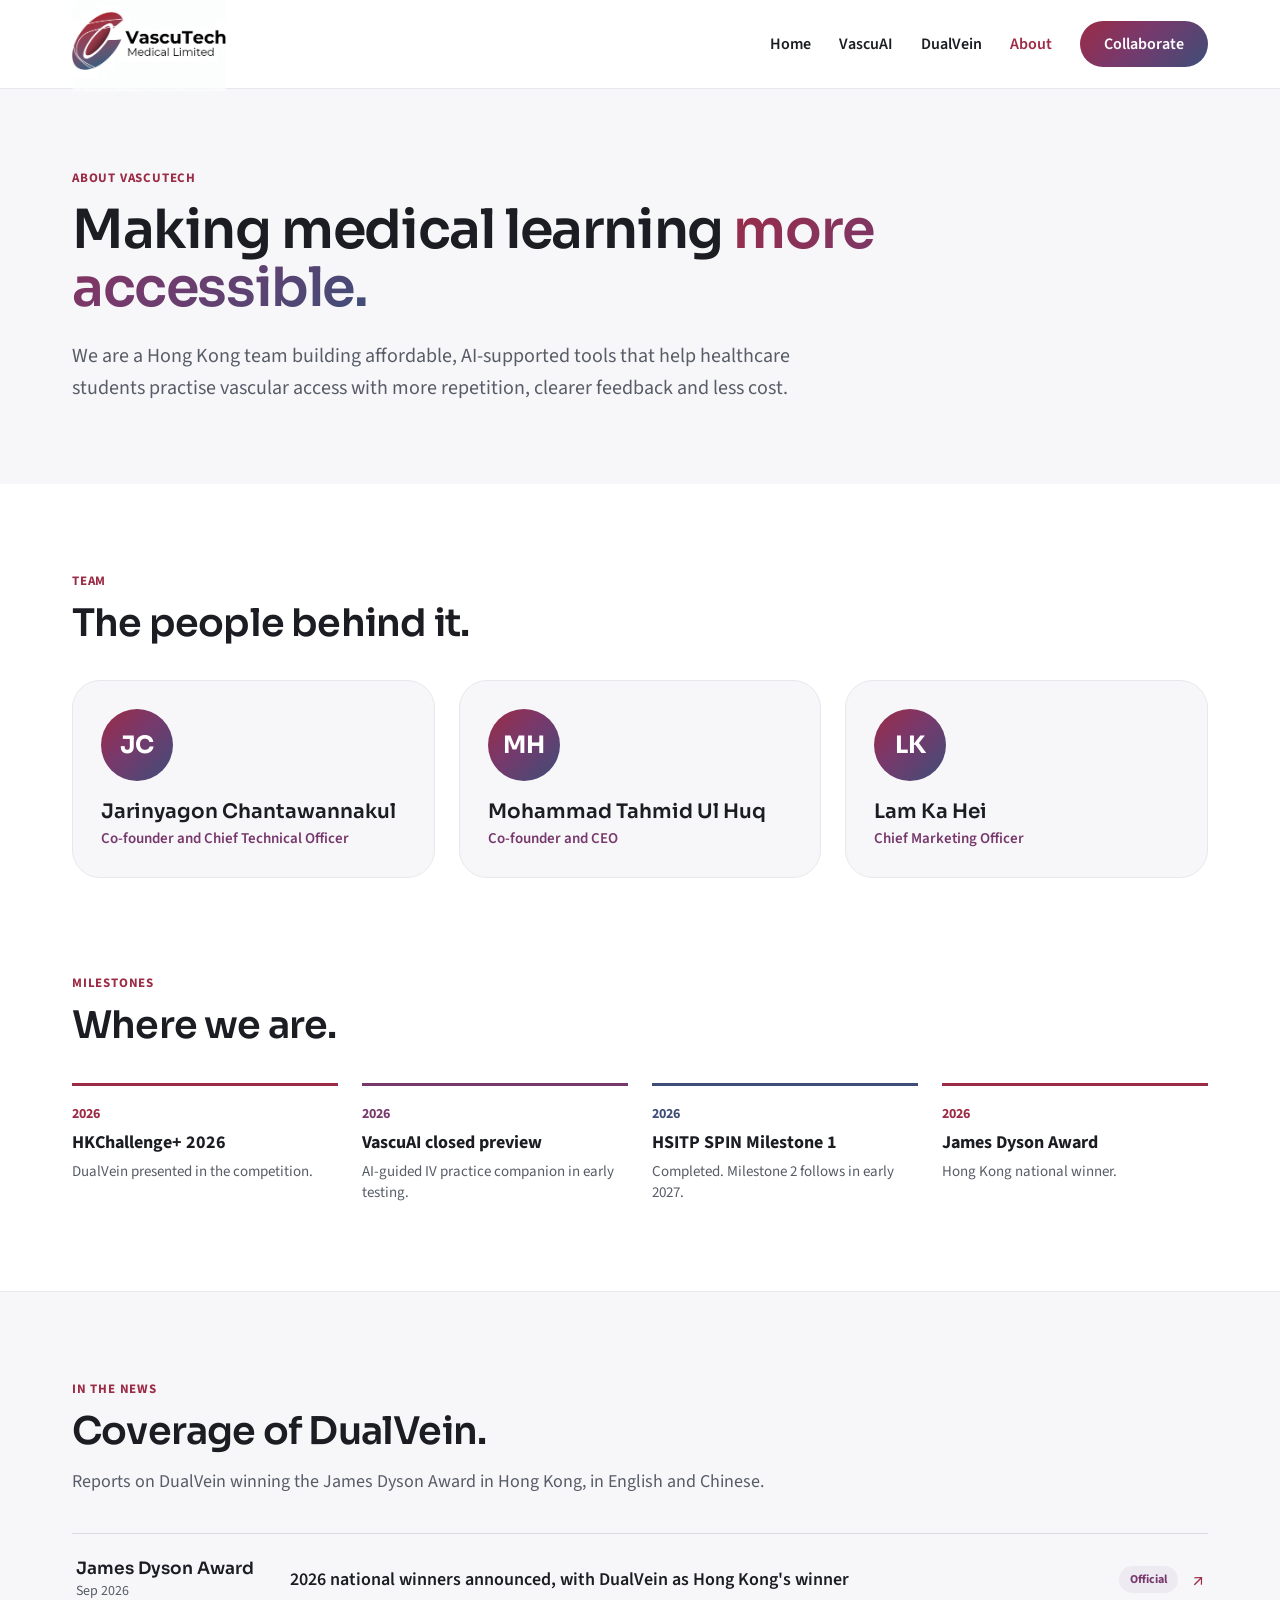
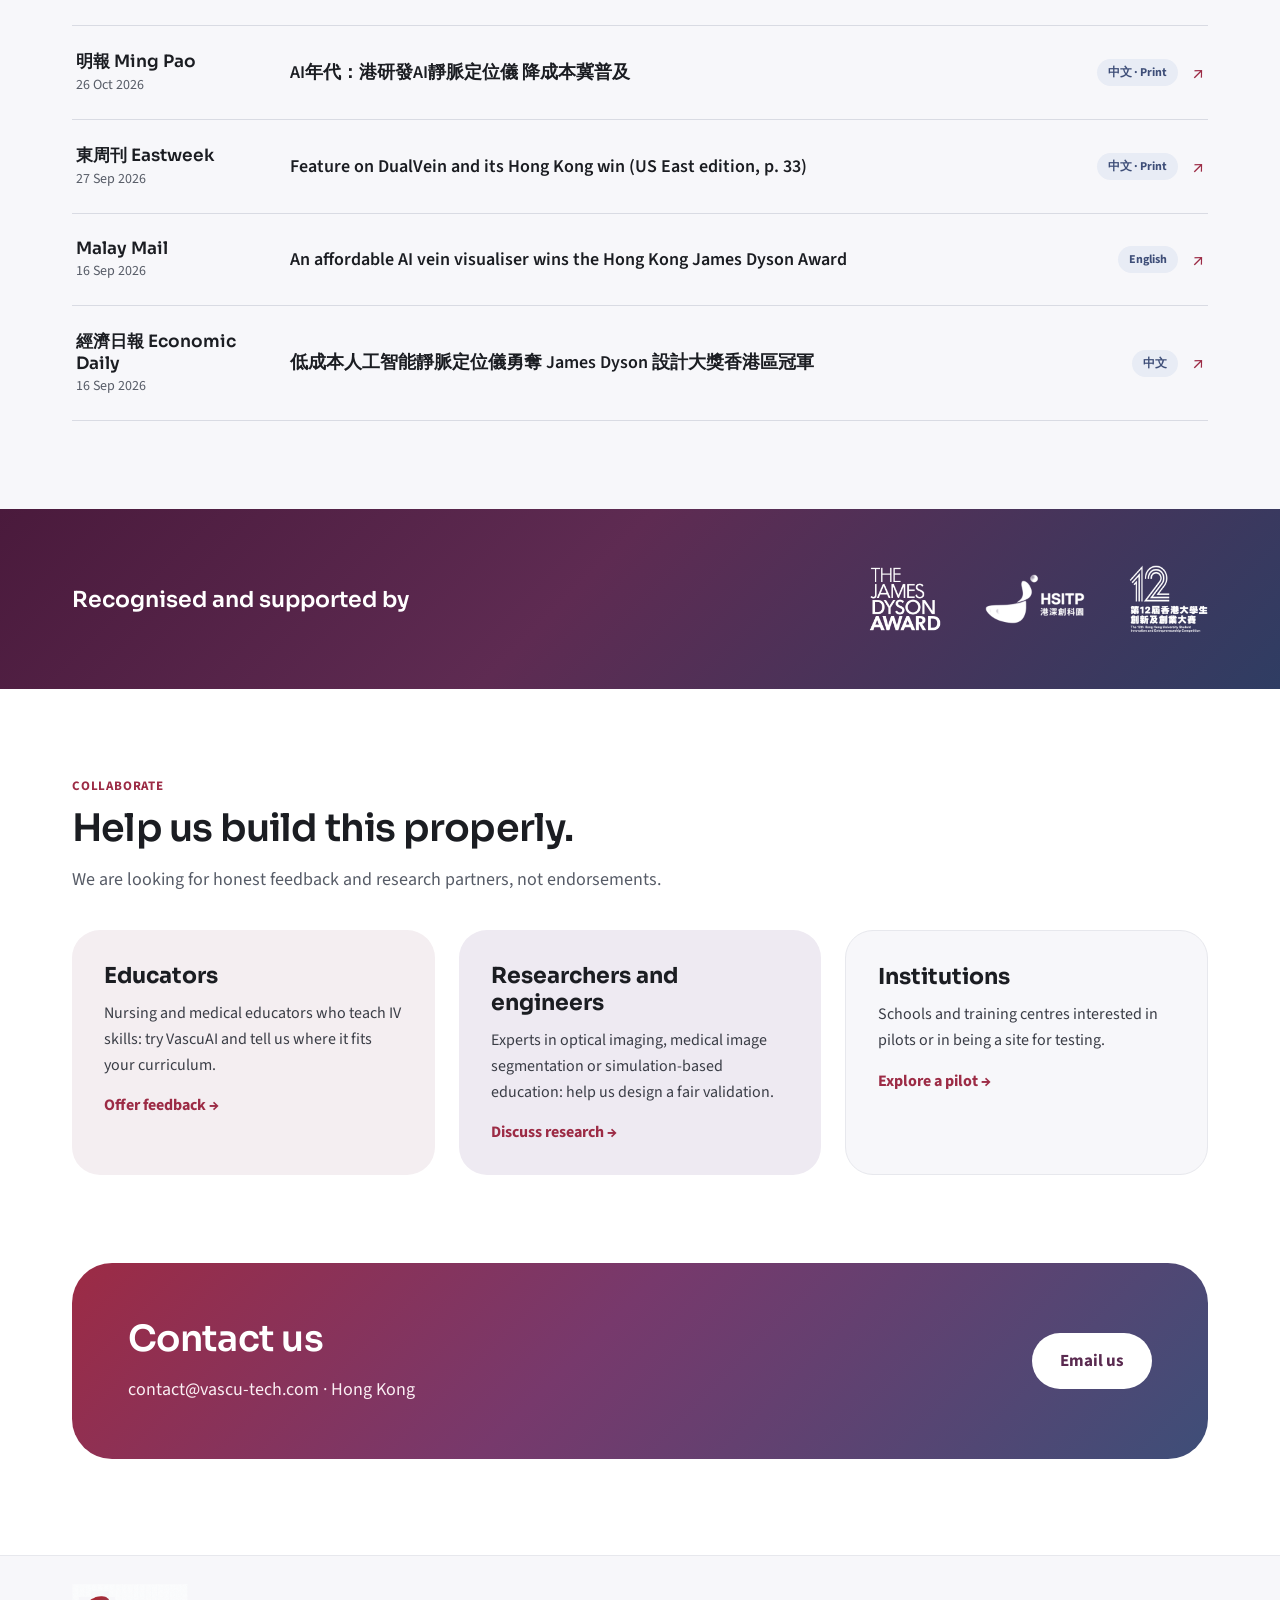
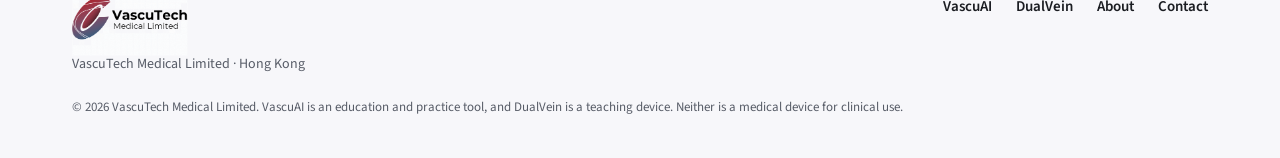
==== commit 7e2708a1: "Add In the news section to About page" ====
--- a/about.html
+++ b/about.html
@@ -72,6 +72,42 @@
 </div>
 </section>
 
+<!-- IN THE NEWS -->
+<section id="news" style="background:#F7F7FA;border-top:1px solid #E7E8ED">
+<div style="max-width:1200px;margin:0 auto;padding:88px 32px;box-sizing:border-box">
+<div style="font-size:13px;font-weight:700;letter-spacing:.8px;text-transform:uppercase;color:#9C2B45">In the news</div>
+<h2 style="margin:12px 0 0;font-family:'Sora',sans-serif;font-weight:600;font-size:38px;line-height:1.12;letter-spacing:-.8px">Coverage of DualVein.</h2>
+<p style="margin:16px 0 0;font-size:18px;line-height:1.6;color:#575C67;max-width:720px">Reports on DualVein winning the James Dyson Award in Hong Kong, in English and Chinese.</p>
+<div style="margin-top:36px;border-top:1px solid #D9DBE3">
+<a href="https://www.dyson.co.uk/discover/sustainability/james-dyson-award/introducing-our-james-dyson-award-2026-national-winners" target="_blank" rel="noopener" style="display:flex;flex-wrap:wrap;gap:8px 24px;align-items:center;padding:24px 4px;border-bottom:1px solid #D9DBE3;color:#1B1D22">
+<div style="flex:0 0 190px;min-width:0"><div style="font-family:'Sora',sans-serif;font-weight:600;font-size:17px">James Dyson Award</div><div style="margin-top:2px;font-size:14px;color:#575C67">Sep 2026</div></div>
+<div style="flex:1 1 320px;min-width:0;font-size:18px;line-height:1.4;font-weight:600">2026 national winners announced, with DualVein as Hong Kong's winner</div>
+<div style="flex:0 0 auto;display:flex;gap:14px;align-items:center"><span style="font-size:12px;font-weight:700;color:#77396C;background:#EEEAF2;padding:5px 11px;border-radius:999px">Official</span><span style="font-size:20px;color:#9C2B45">↗</span></div>
+</a>
+<a href="https://news.mingpao.com/pns/%E6%B8%AF%E8%81%9E/article/20261026/s00002/1792947515635/ai%E5%B9%B4%E4%BB%A3-%E6%B8%AF%E7%A0%94%E7%99%BCai%E9%9D%9C%E8%84%88%E5%AE%9A%E4%BD%8D%E5%84%80-%E9%99%8D%E6%88%90%E6%9C%AC%E5%86%80%E6%99%AE%E5%8F%8A" target="_blank" rel="noopener" style="display:flex;flex-wrap:wrap;gap:8px 24px;align-items:center;padding:24px 4px;border-bottom:1px solid #D9DBE3;color:#1B1D22">
+<div style="flex:0 0 190px;min-width:0"><div style="font-family:'Sora',sans-serif;font-weight:600;font-size:17px">明報 Ming Pao</div><div style="margin-top:2px;font-size:14px;color:#575C67">26 Oct 2026</div></div>
+<div style="flex:1 1 320px;min-width:0;font-size:18px;line-height:1.4;font-weight:600">AI年代：港研發AI靜脈定位儀 降成本冀普及</div>
+<div style="flex:0 0 auto;display:flex;gap:14px;align-items:center"><span style="font-size:12px;font-weight:700;color:#3E4E78;background:#E8ECF5;padding:5px 11px;border-radius:999px">中文 · Print</span><span style="font-size:20px;color:#9C2B45">↗</span></div>
+</a>
+<a href="https://epaper.singtaousa.com/flippingbook/magazine_ny/2026/20260927-EW/33/" target="_blank" rel="noopener" style="display:flex;flex-wrap:wrap;gap:8px 24px;align-items:center;padding:24px 4px;border-bottom:1px solid #D9DBE3;color:#1B1D22">
+<div style="flex:0 0 190px;min-width:0"><div style="font-family:'Sora',sans-serif;font-weight:600;font-size:17px">東周刊 Eastweek</div><div style="margin-top:2px;font-size:14px;color:#575C67">27 Sep 2026</div></div>
+<div style="flex:1 1 320px;min-width:0;font-size:18px;line-height:1.4;font-weight:600">Feature on DualVein and its Hong Kong win (US East edition, p. 33)</div>
+<div style="flex:0 0 auto;display:flex;gap:14px;align-items:center"><span style="font-size:12px;font-weight:700;color:#3E4E78;background:#E8ECF5;padding:5px 11px;border-radius:999px">中文 · Print</span><span style="font-size:20px;color:#9C2B45">↗</span></div>
+</a>
+<a href="https://www.malaymail.com/news/money/mediaoutreach/2026/09/16/tackling-the-40-iv-failure-rate-cuhk-students-win-the-james-dyson-award-2026-with-an-affordable-ai-vein-visualizer/487895" target="_blank" rel="noopener" style="display:flex;flex-wrap:wrap;gap:8px 24px;align-items:center;padding:24px 4px;border-bottom:1px solid #D9DBE3;color:#1B1D22">
+<div style="flex:0 0 190px;min-width:0"><div style="font-family:'Sora',sans-serif;font-weight:600;font-size:17px">Malay Mail</div><div style="margin-top:2px;font-size:14px;color:#575C67">16 Sep 2026</div></div>
+<div style="flex:1 1 320px;min-width:0;font-size:18px;line-height:1.4;font-weight:600">An affordable AI vein visualiser wins the Hong Kong James Dyson Award</div>
+<div style="flex:0 0 auto;display:flex;gap:14px;align-items:center"><span style="font-size:12px;font-weight:700;color:#3E4E78;background:#E8ECF5;padding:5px 11px;border-radius:999px">English</span><span style="font-size:20px;color:#9C2B45">↗</span></div>
+</a>
+<a href="https://money.udn.com/money/story/12987/9759292" target="_blank" rel="noopener" style="display:flex;flex-wrap:wrap;gap:8px 24px;align-items:center;padding:24px 4px;border-bottom:1px solid #D9DBE3;color:#1B1D22">
+<div style="flex:0 0 190px;min-width:0"><div style="font-family:'Sora',sans-serif;font-weight:600;font-size:17px">經濟日報 Economic Daily</div><div style="margin-top:2px;font-size:14px;color:#575C67">16 Sep 2026</div></div>
+<div style="flex:1 1 320px;min-width:0;font-size:18px;line-height:1.4;font-weight:600">低成本人工智能靜脈定位儀勇奪 James Dyson 設計大獎香港區冠軍</div>
+<div style="flex:0 0 auto;display:flex;gap:14px;align-items:center"><span style="font-size:12px;font-weight:700;color:#3E4E78;background:#E8ECF5;padding:5px 11px;border-radius:999px">中文</span><span style="font-size:20px;color:#9C2B45">↗</span></div>
+</a>
+</div>
+</div>
+</section>
+
 <!-- SUPPORTED BY -->
 <section style="background:linear-gradient(135deg,#4A1A3C 0%,#5E2B52 45%,#2F3D63 100%)">
 <div style="max-width:1200px;margin:0 auto;padding:56px 32px;box-sizing:border-box;display:flex;flex-wrap:wrap;gap:32px;align-items:center;justify-content:space-between">
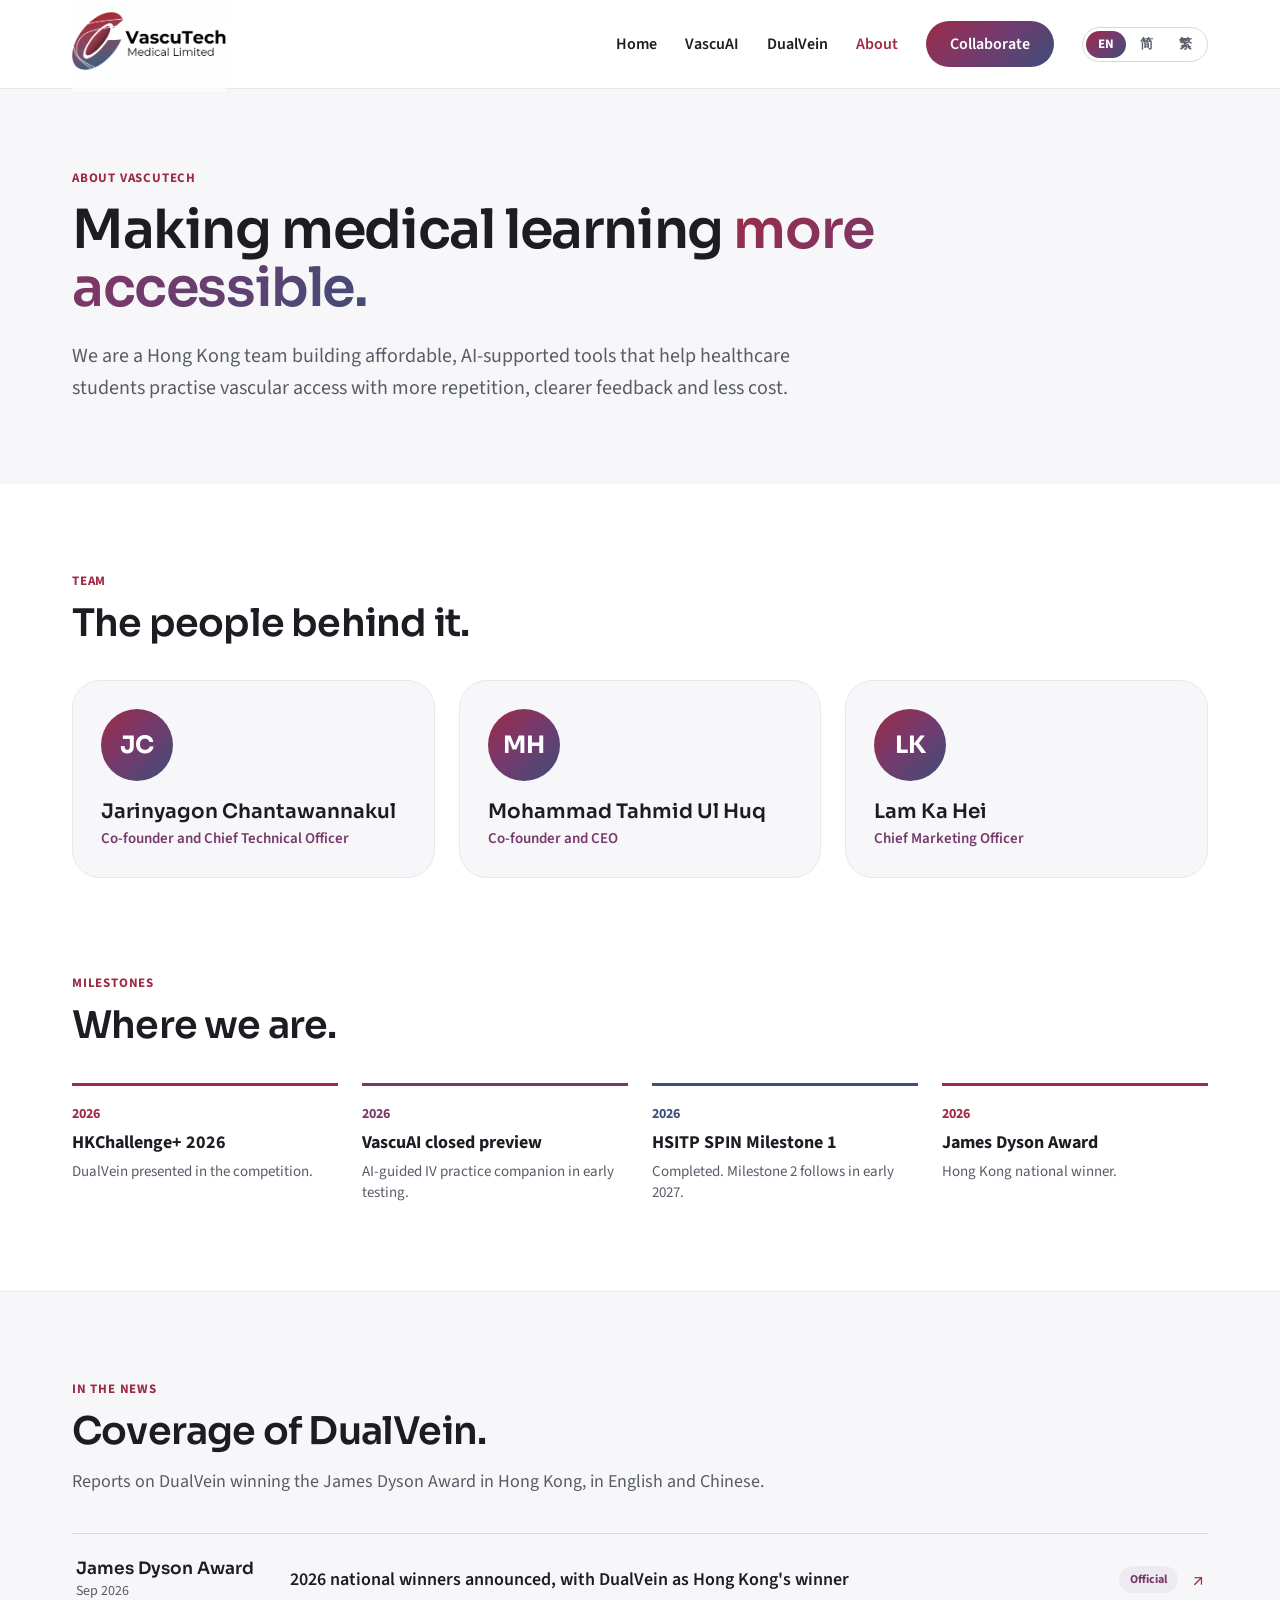
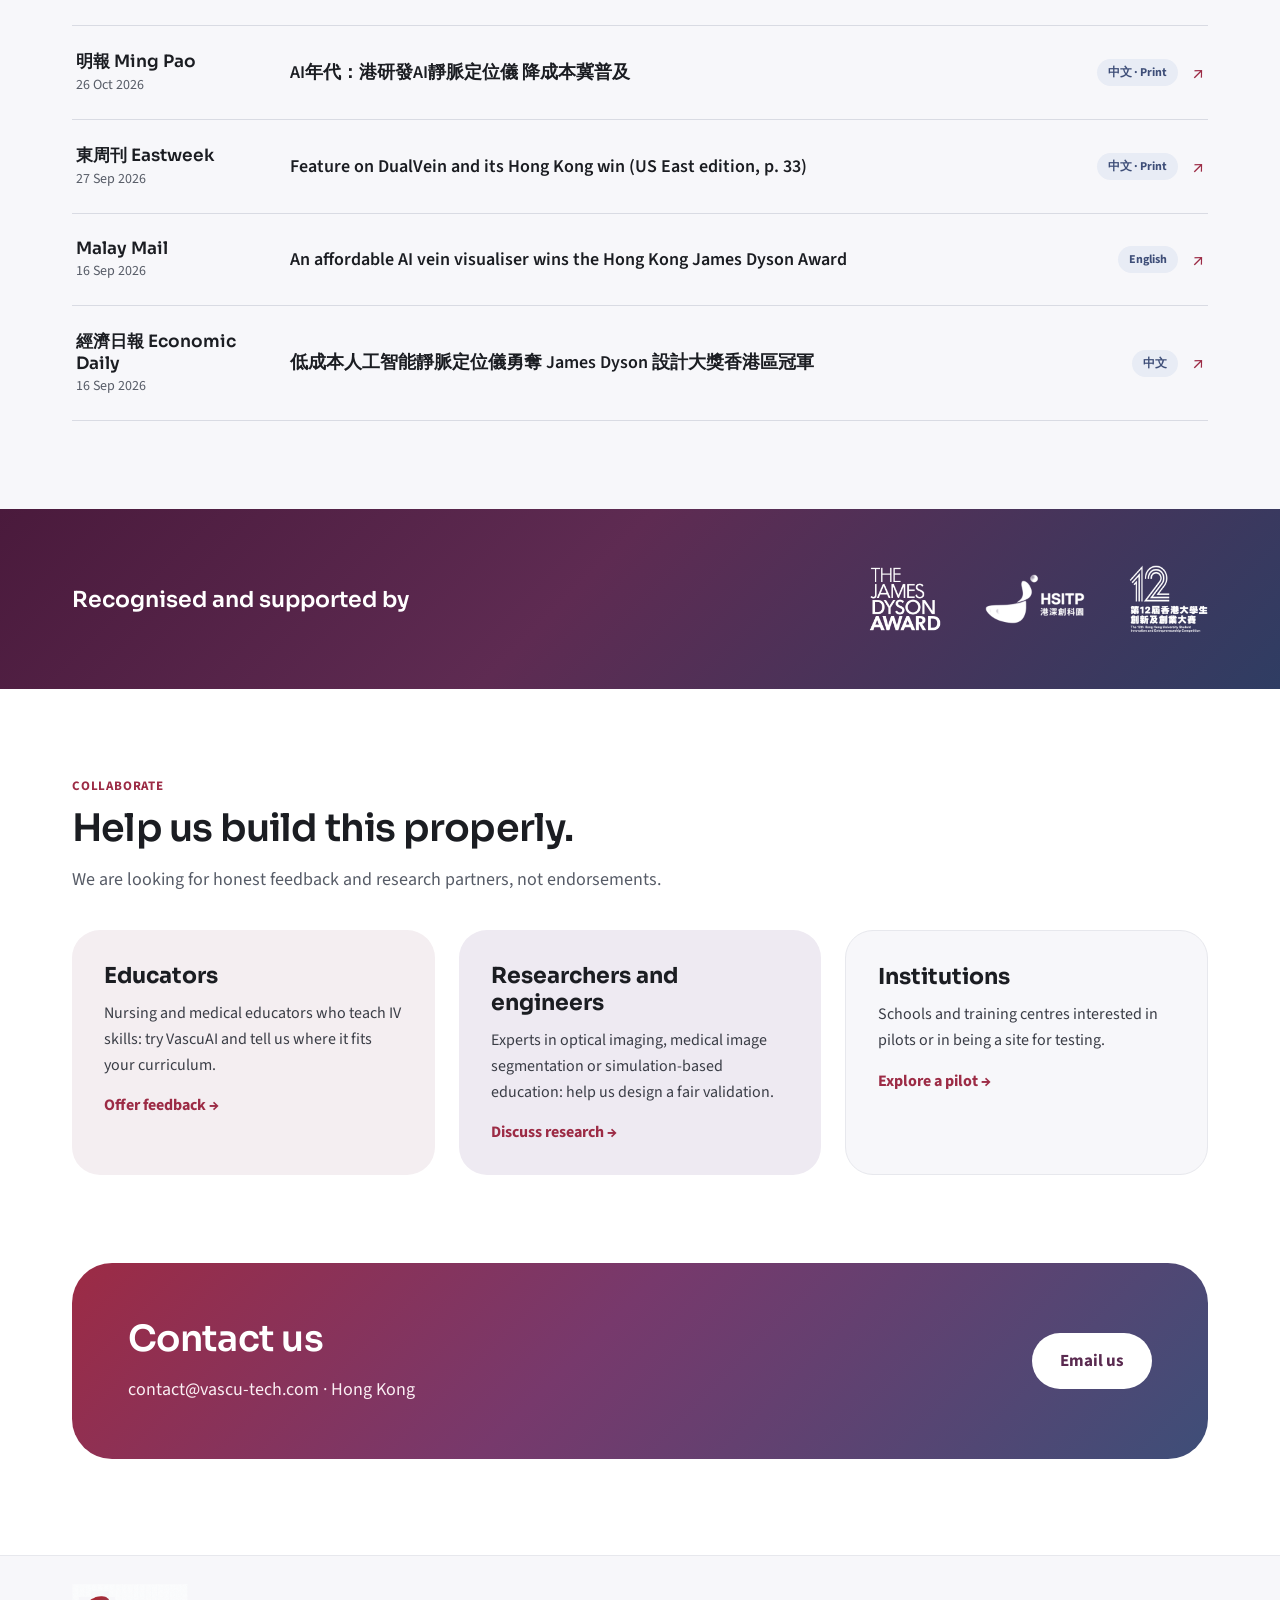
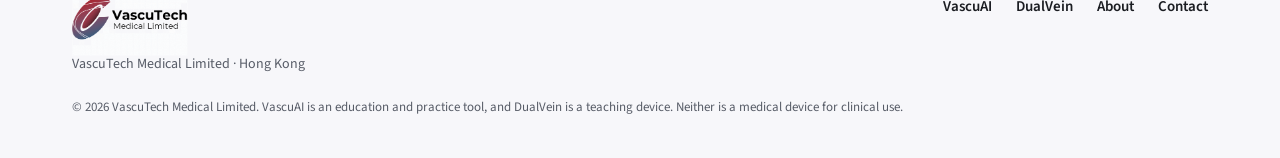
==== commit d8994ee6: "[Kiwi] Make the website multilingual: English, Simplified Chinese and Traditional Chinese Add EN / 简" ====
--- a/about.html
+++ b/about.html
@@ -173,5 +173,6 @@
 </footer>
 
 </div>
+<script src="i18n.js"></script>
 </body>
 </html>
--- a/style.css
+++ b/style.css
@@ -28,3 +28,25 @@
   section>div,footer>div,header>div{padding-left:20px!important;padding-right:20px!important}
   .nav{gap:16px!important;font-size:15px!important}
 }
+
+/* Language switcher (EN / 简 / 繁), added to the nav by i18n.js */
+.lang-switch{display:inline-flex;align-items:center;gap:2px;padding:3px;border:1.5px solid #D5D7DE;border-radius:999px;background:#ffffff}
+.lang-switch button{font:inherit;font-size:13px;font-weight:700;line-height:1;padding:7px 12px;border:0;border-radius:999px;background:transparent;color:#575C67;cursor:pointer;transition:color .15s}
+.lang-switch button:hover{color:#9C2B45}
+.lang-switch button[aria-pressed="true"]{background:linear-gradient(135deg,#9C2B45 0%,#77396C 45%,#3E4E78 100%);color:#ffffff}
+.lang-switch button:focus-visible{outline:2px solid #3E4E78;outline-offset:2px}
+
+/* Chinese typography: CJK fonts, no negative tracking, roomier headings */
+html[lang^="zh-Hans"]{--cjk:"Noto Sans SC","PingFang SC","Hiragino Sans GB","Microsoft YaHei","Source Han Sans SC",sans-serif}
+html[lang^="zh-Hant"]{--cjk:"Noto Sans HK","PingFang HK","PingFang TC","Microsoft JhengHei","Source Han Sans TC",sans-serif}
+html[lang^="zh"] body,html[lang^="zh"] body *{font-family:"Source Sans 3",var(--cjk)!important}
+html[lang^="zh"] [style*="Sora"]{font-family:"Sora",var(--cjk)!important}
+html[lang^="zh"] h1,html[lang^="zh"] h2{letter-spacing:0!important;line-height:1.3!important}
+html[lang^="zh"] h1{font-size:48px!important}
+html[lang^="zh"] h1,html[lang^="zh"] h2{text-wrap:balance}
+html[lang^="zh"] [style*="uppercase"]{letter-spacing:.12em!important}
+html[lang^="zh"] p,html[lang^="zh"] [style*="line-height:1.4"]{line-height:1.7!important}
+@media (max-width:720px){
+  html[lang^="zh"] h1{font-size:34px!important}
+  html[lang^="zh"] h2{font-size:26px!important}
+}
